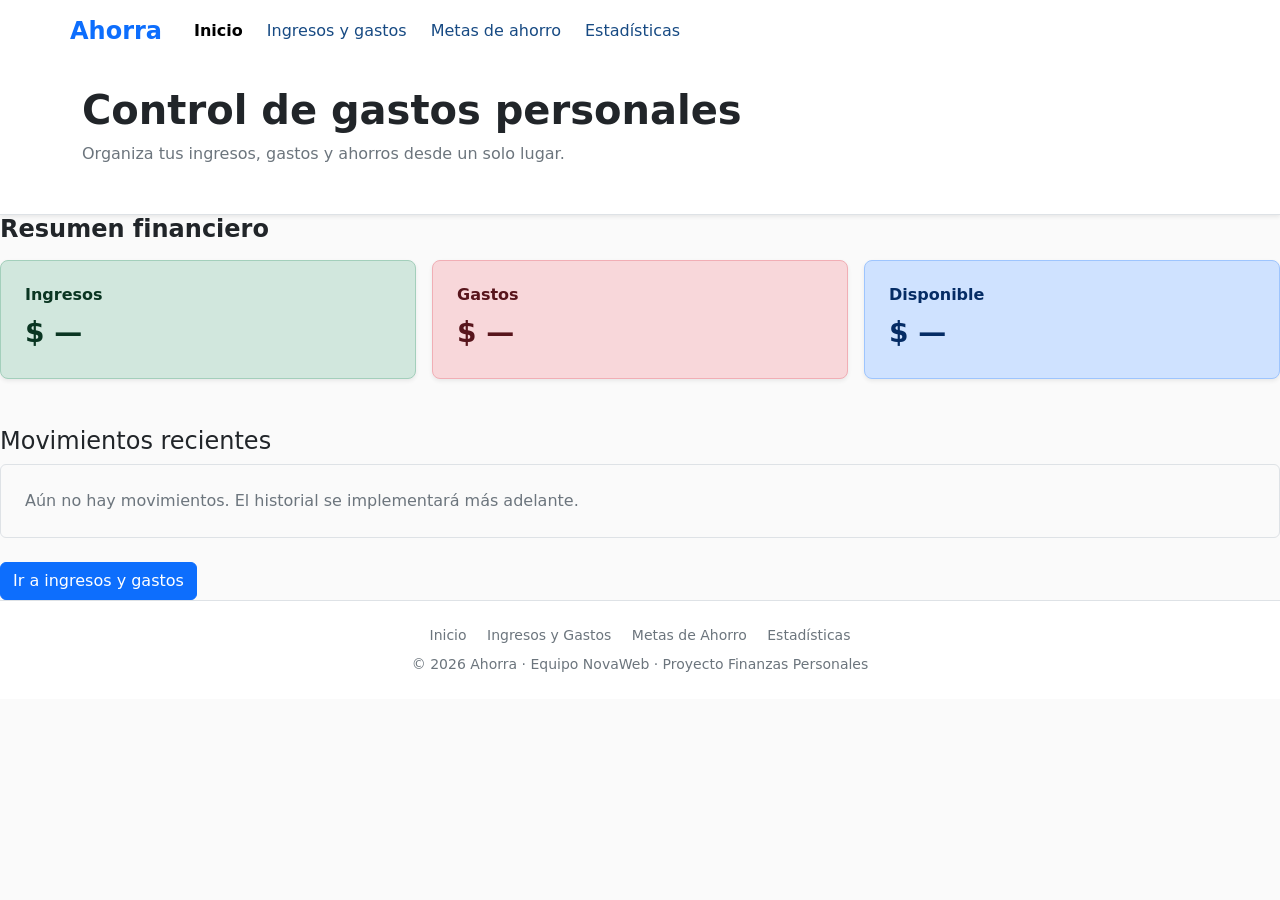
==== index.html @ b96ec1fc "Add files via upload" ====
<!doctype html>
<html lang="es">

<!-- Faltan arreglas unas cosas con los footers y una que otra con enlazar las páginas -->
<!-- Eso le toca al Benja-->
<head>
  <meta charset="utf-8">
  <meta name="viewport" content="width=device-width, initial-scale=1">
  <meta name="description" content="Proyecto Ahorra: control de finanzas personales.">
  <title>Inicio | Ahorra</title>
  <link href="https://cdn.jsdelivr.net/npm/bootstrap@5.3.8/dist/css/bootstrap.min.css" rel="stylesheet">
  <link rel="stylesheet" href="assets/css/styles.css">
</head>
<header class="bg-white border-bottom sticky-top shadow-sm">
    <div class="container navbar navbar-expand navbar-light py-2">
      <a class="navbar-brand fw-bold text-primary fs-4 m-0 me-4" href="index.html">Ahorra</a>
      <ul class="navbar-nav gap-2">
        <li class="nav-item"><a class="nav-link active fw-bold" href="index.html" aria-current="page">Inicio</a></li>
        <li class="nav-item"><a class="nav-link" href="ingresos-gastos.html">Ingresos y gastos</a></li>
        <li class="nav-item"><a class="nav-link" href="metas-ahorro.html">Metas de ahorro</a></li>
        <li class="nav-item"><a class="nav-link" href="estadisticas.html">Estadísticas</a></li>
      </ul>
    </div>
  <main id="contenido" class="container py-4 flex-grow-1">
  <h1 class="mb-2 fw-bold text-dark">Control de gastos personales</h1>
  <p class="text-secondary mb-4">Organiza tus ingresos, gastos y ahorros desde un solo lugar.</p>
      </ul>
    </nav>
  </header>
  <section aria-labelledby="titulo-resumen" class="mb-5">
      <h2 id="titulo-resumen" class="h4 mb-3 fw-bold">Resumen financiero</h2>
      <div class="row g-3">
        <div class="col-12 col-md-4">
          <div class="bg-success-subtle border border-success-subtle rounded-3 p-4 shadow-sm text-success-emphasis">
            <h3 class="h6 fw-semibold mb-2">Ingresos</h3>
            <p class="fs-3 mb-0 fw-bold">$ —</p>
          </div>
        </div>
        <div class="col-12 col-md-4">
          <div class="bg-danger-subtle border border-danger-subtle rounded-3 p-4 shadow-sm text-danger-emphasis">
            <h3 class="h6 fw-semibold mb-2">Gastos</h3>
            <p class="fs-3 mb-0 fw-bold">$ —</p>
          </div>
        </div>
        <div class="col-12 col-md-4">
          <div class="bg-primary-subtle border border-primary-subtle rounded-3 p-4 shadow-sm text-primary-emphasis">
            <h3 class="h6 fw-semibold mb-2">Disponible</h3>
            <p class="fs-3 mb-0 fw-bold">$ —</p>
          </div>
        </div>
      </div>
    </section>
      </div>
    </section>

    <section aria-labelledby="titulo-ultimos">
      <h2 id="titulo-ultimos" class="h4">Movimientos recientes</h2>
      <p class="border rounded p-4 text-secondary">Aún no hay movimientos. El historial se implementará más adelante.
      </p>
      <a href="ingresos-gastos.html" class="btn btn-primary mt-2">Ir a ingresos y gastos</a>
    </section>
  </main>
  <footer class="border-top mt-auto py-4 bg-white">
    <div class="container text-center text-secondary small">
      <div class="mb-2">
        <a href="index.html" class="text-decoration-none text-secondary me-3">Inicio</a>
        <a href="ingresos-gastos.html" class="text-decoration-none text-secondary me-3">Ingresos y Gastos</a>
        <a href="metas-ahorro.html" class="text-decoration-none text-secondary me-3">Metas de Ahorro</a>
        <a href="estadisticas.html" class="text-decoration-none text-secondary">Estadísticas</a>
      </div>
      <p class="mb-0">© 2026 Ahorra · Equipo NovaWeb · Proyecto Finanzas Personales</p>
    </div>
  </footer>
  <script src="assets/js/main.js" defer></script>
</body>

</html>
---- assets/css/styles.css ----
body {
    background-color: #fafafa;
}

.nav-link,
.navegacion-provisional a {
    color: #174a83;
}

.navegacion-provisional {
    display: flex;
    flex-wrap: wrap;
    gap: 0.75rem;
    align-items: center;
}

.grafico-pendiente {
    min-height: 220px;
    display: grid;
    place-items: center;
}
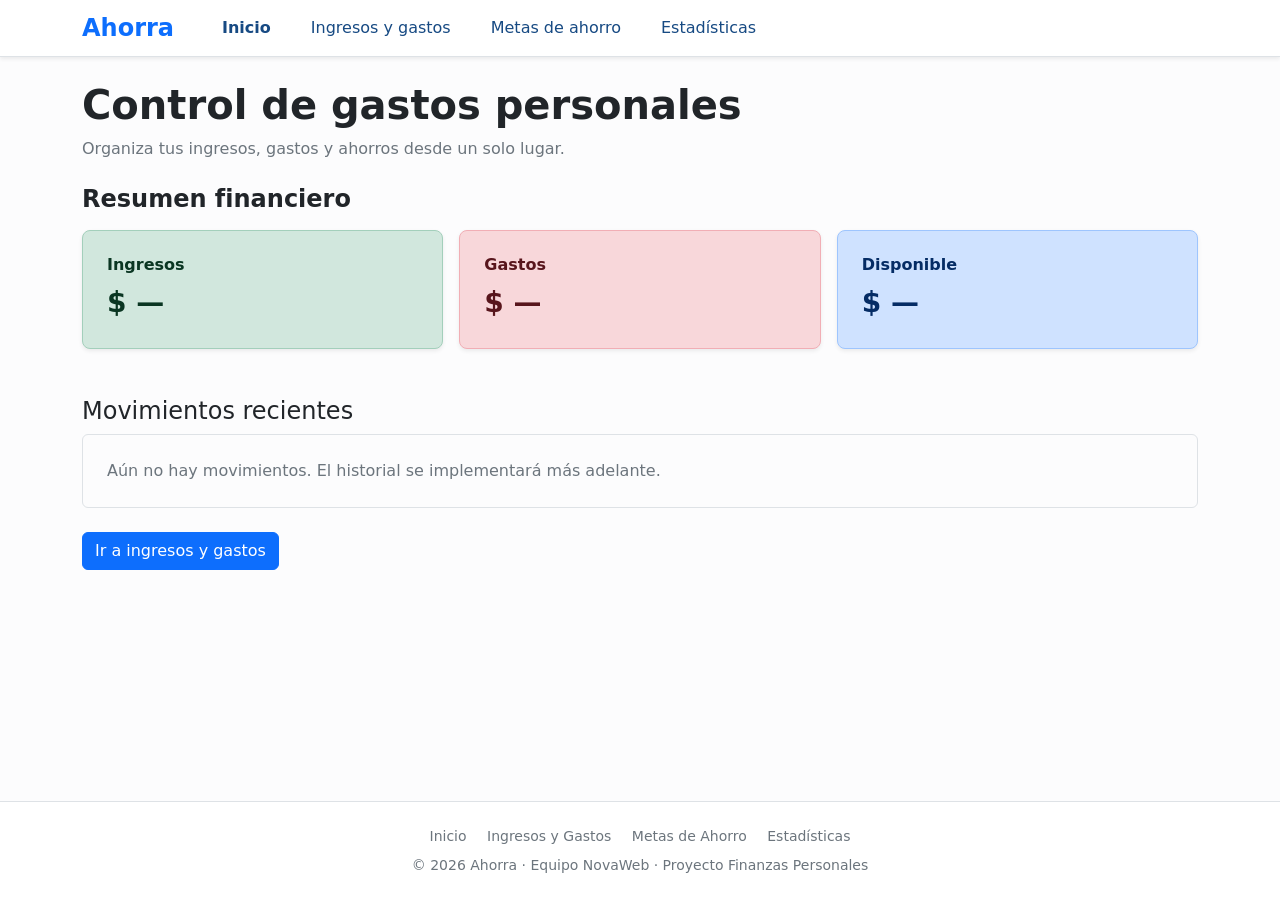
==== commit 551c79cb: "Pequeña correción en la estructura nada mas" ====
--- a/index.html
+++ b/index.html
@@ -1,8 +1,5 @@
 <!doctype html>
-<html lang="es">
-
-<!-- Faltan arreglas unas cosas con los footers y una que otra con enlazar las páginas -->
-<!-- Eso le toca al Benja-->
+<html lang="es-CL">
 <head>
   <meta charset="utf-8">
   <meta name="viewport" content="width=device-width, initial-scale=1">
@@ -11,23 +8,27 @@
   <link href="https://cdn.jsdelivr.net/npm/bootstrap@5.3.8/dist/css/bootstrap.min.css" rel="stylesheet">
   <link rel="stylesheet" href="assets/css/styles.css">
 </head>
-<header class="bg-white border-bottom sticky-top shadow-sm">
-    <div class="container navbar navbar-expand navbar-light py-2">
-      <a class="navbar-brand fw-bold text-primary fs-4 m-0 me-4" href="index.html">Ahorra</a>
-      <ul class="navbar-nav gap-2">
+
+<body class="d-flex flex-column min-vh-100 bg-light-subtle">
+  <a class="visually-hidden-focusable" href="#contenido">Saltar al contenido</a>
+
+  <header class="bg-white border-bottom sticky-top shadow-sm">
+    <nav class="container d-flex flex-wrap align-items-center gap-2 py-2" aria-label="Navegación principal">
+      <a class="navbar-brand fw-bold text-primary fs-4 m-0 me-md-4" href="index.html">Ahorra</a>
+      <ul class="nav flex-wrap gap-2">
         <li class="nav-item"><a class="nav-link active fw-bold" href="index.html" aria-current="page">Inicio</a></li>
         <li class="nav-item"><a class="nav-link" href="ingresos-gastos.html">Ingresos y gastos</a></li>
         <li class="nav-item"><a class="nav-link" href="metas-ahorro.html">Metas de ahorro</a></li>
         <li class="nav-item"><a class="nav-link" href="estadisticas.html">Estadísticas</a></li>
       </ul>
-    </div>
-  <main id="contenido" class="container py-4 flex-grow-1">
-  <h1 class="mb-2 fw-bold text-dark">Control de gastos personales</h1>
-  <p class="text-secondary mb-4">Organiza tus ingresos, gastos y ahorros desde un solo lugar.</p>
-      </ul>
     </nav>
   </header>
-  <section aria-labelledby="titulo-resumen" class="mb-5">
+
+  <main id="contenido" class="container py-4 flex-grow-1">
+    <h1 class="mb-2 fw-bold text-dark">Control de gastos personales</h1>
+    <p class="text-secondary mb-4">Organiza tus ingresos, gastos y ahorros desde un solo lugar.</p>
+
+    <section aria-labelledby="titulo-resumen" class="mb-5">
       <h2 id="titulo-resumen" class="h4 mb-3 fw-bold">Resumen financiero</h2>
       <div class="row g-3">
         <div class="col-12 col-md-4">
@@ -50,16 +51,14 @@
         </div>
       </div>
     </section>
-      </div>
-    </section>
 
     <section aria-labelledby="titulo-ultimos">
       <h2 id="titulo-ultimos" class="h4">Movimientos recientes</h2>
-      <p class="border rounded p-4 text-secondary">Aún no hay movimientos. El historial se implementará más adelante.
-      </p>
+      <p class="border rounded p-4 text-secondary">Aún no hay movimientos. El historial se implementará más adelante.</p>
       <a href="ingresos-gastos.html" class="btn btn-primary mt-2">Ir a ingresos y gastos</a>
     </section>
   </main>
+
   <footer class="border-top mt-auto py-4 bg-white">
     <div class="container text-center text-secondary small">
       <div class="mb-2">
@@ -71,7 +70,7 @@
       <p class="mb-0">© 2026 Ahorra · Equipo NovaWeb · Proyecto Finanzas Personales</p>
     </div>
   </footer>
+
   <script src="assets/js/main.js" defer></script>
 </body>
-
-</html>+</html>
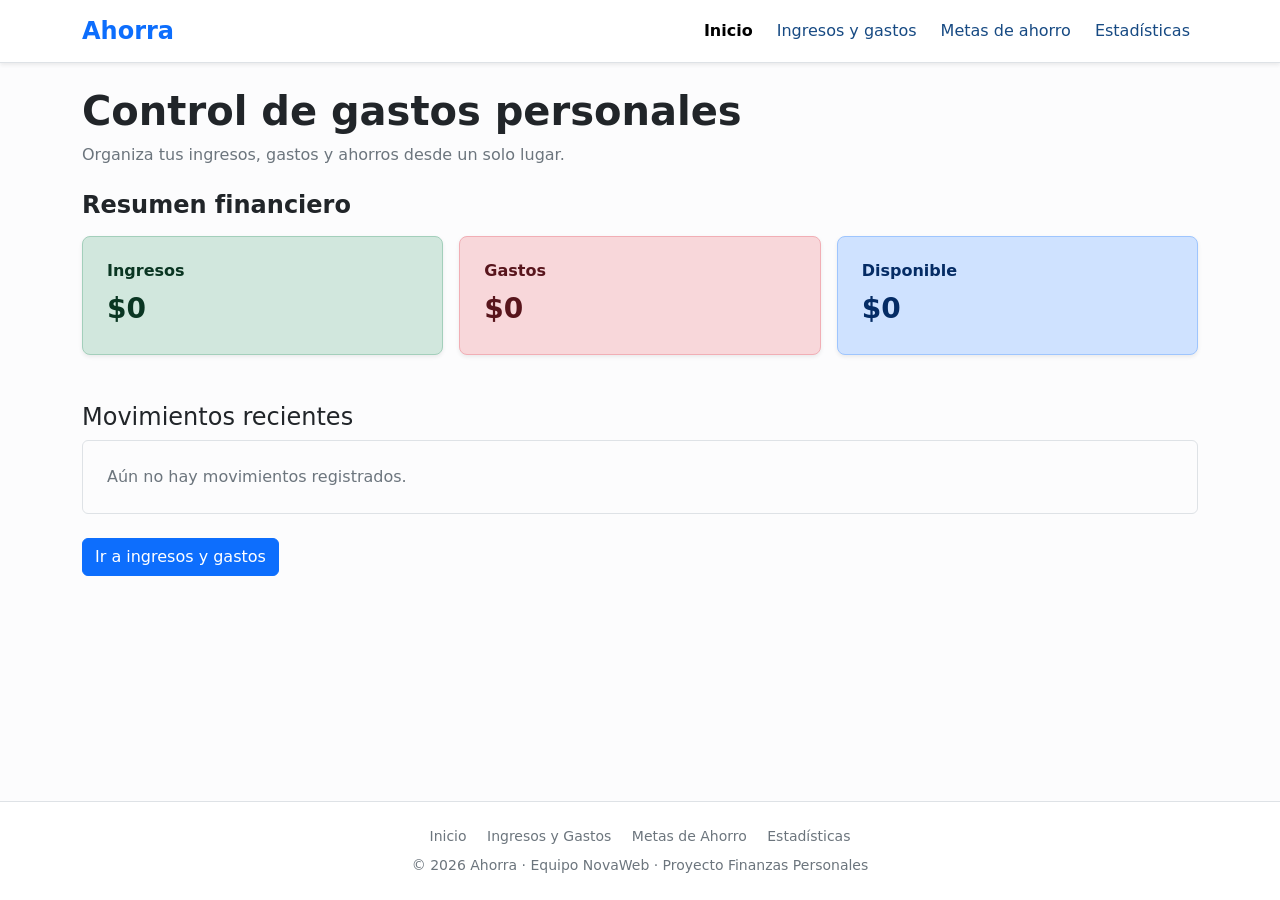
==== commit 85072226: "cambios en la responsividad No debería haber problemas si el tamaño de la pantalla se reduce" ====
--- a/index.html
+++ b/index.html
@@ -1,5 +1,6 @@
 <!doctype html>
 <html lang="es-CL">
+
 <head>
   <meta charset="utf-8">
   <meta name="viewport" content="width=device-width, initial-scale=1">
@@ -13,14 +14,23 @@
   <a class="visually-hidden-focusable" href="#contenido">Saltar al contenido</a>
 
   <header class="bg-white border-bottom sticky-top shadow-sm">
-    <nav class="container d-flex flex-wrap align-items-center gap-2 py-2" aria-label="Navegación principal">
-      <a class="navbar-brand fw-bold text-primary fs-4 m-0 me-md-4" href="index.html">Ahorra</a>
-      <ul class="nav flex-wrap gap-2">
-        <li class="nav-item"><a class="nav-link active fw-bold" href="index.html" aria-current="page">Inicio</a></li>
-        <li class="nav-item"><a class="nav-link" href="ingresos-gastos.html">Ingresos y gastos</a></li>
-        <li class="nav-item"><a class="nav-link" href="metas-ahorro.html">Metas de ahorro</a></li>
-        <li class="nav-item"><a class="nav-link" href="estadisticas.html">Estadísticas</a></li>
-      </ul>
+    <nav class="navbar navbar-expand-lg navbar-light py-2" aria-label="Navegación principal">
+      <div class="container">
+        <a class="navbar-brand fw-bold text-primary fs-4" href="index.html">Ahorra</a>
+        <button class="navbar-toggler" type="button" data-bs-toggle="collapse" data-bs-target="#menu-principal"
+          aria-controls="menu-principal" aria-expanded="false" aria-label="Abrir o cerrar menú de navegación">
+          <span class="navbar-toggler-icon"></span>
+        </button>
+        <div class="collapse navbar-collapse" id="menu-principal">
+          <ul class="navbar-nav ms-auto gap-lg-2">
+            <li class="nav-item"><a class="nav-link active fw-bold" href="index.html" aria-current="page">Inicio</a>
+            </li>
+            <li class="nav-item"><a class="nav-link" href="ingresos-gastos.html">Ingresos y gastos</a></li>
+            <li class="nav-item"><a class="nav-link" href="metas-ahorro.html">Metas de ahorro</a></li>
+            <li class="nav-item"><a class="nav-link" href="estadisticas.html">Estadísticas</a></li>
+          </ul>
+        </div>
+      </div>
     </nav>
   </header>
 
@@ -54,7 +64,8 @@
 
     <section aria-labelledby="titulo-ultimos">
       <h2 id="titulo-ultimos" class="h4">Movimientos recientes</h2>
-      <p class="border rounded p-4 text-secondary">Aún no hay movimientos. El historial se implementará más adelante.</p>
+      <p class="border rounded p-4 text-secondary">Aún no hay movimientos. El historial se implementará más adelante.
+      </p>
       <a href="ingresos-gastos.html" class="btn btn-primary mt-2">Ir a ingresos y gastos</a>
     </section>
   </main>
@@ -71,6 +82,8 @@
     </div>
   </footer>
 
+  <script src="https://cdn.jsdelivr.net/npm/bootstrap@5.3.8/dist/js/bootstrap.bundle.min.js" defer></script>
   <script src="assets/js/main.js" defer></script>
 </body>
-</html>
+
+</html>
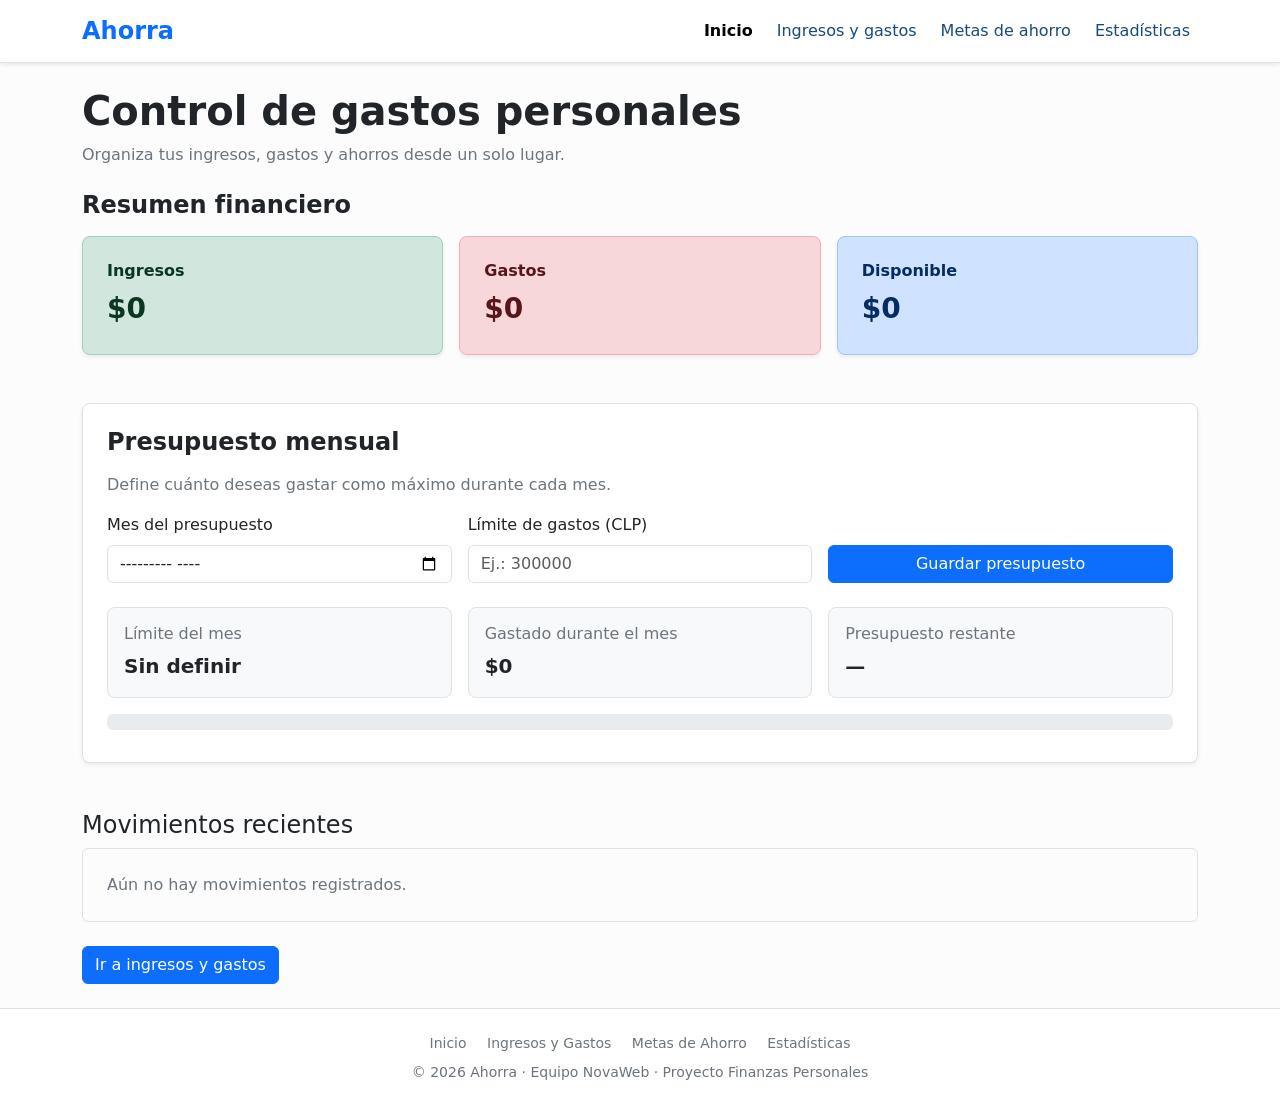
==== commit 98faa45d: "Nueva función Implementación para el límite de gastos" ====
--- a/index.html
+++ b/index.html
@@ -62,6 +62,56 @@
       </div>
     </section>
 
+    <section aria-labelledby="titulo-presupuesto" class="mb-5">
+      <div class="bg-white border rounded-3 p-4 shadow-sm">
+        <h2 id="titulo-presupuesto" class="h4 mb-3 fw-bold">Presupuesto mensual</h2>
+        <p class="text-secondary">Define cuánto deseas gastar como máximo durante cada mes.</p>
+
+        <form id="form-presupuesto" class="row g-3 align-items-end">
+          <div class="col-12 col-md-4">
+            <label for="periodo-presupuesto" class="form-label fw-medium">Mes del presupuesto</label>
+            <input id="periodo-presupuesto" type="month" class="form-control" required>
+          </div>
+          <div class="col-12 col-md-4">
+            <label for="limite-presupuesto" class="form-label fw-medium">Límite de gastos (CLP)</label>
+            <input id="limite-presupuesto" type="number" min="1" step="1" class="form-control" placeholder="Ej.: 300000"
+              required>
+          </div>
+          <div class="col-12 col-md-4">
+            <button type="submit" class="btn btn-primary w-100">Guardar presupuesto</button>
+          </div>
+        </form>
+        <p id="presupuesto-aviso" role="status" aria-live="polite" class="small mt-2 mb-0"></p>
+
+        <div class="row g-3 mt-2">
+          <div class="col-12 col-md-4">
+            <div class="bg-light border rounded-3 p-3 h-100">
+              <h3 class="h6 text-secondary">Límite del mes</h3>
+              <p id="presupuesto-limite-valor" class="fs-5 fw-bold mb-0">Sin definir</p>
+            </div>
+          </div>
+          <div class="col-12 col-md-4">
+            <div class="bg-light border rounded-3 p-3 h-100">
+              <h3 class="h6 text-secondary">Gastado durante el mes</h3>
+              <p id="presupuesto-gastado-valor" class="fs-5 fw-bold mb-0">$0</p>
+            </div>
+          </div>
+          <div class="col-12 col-md-4">
+            <div class="bg-light border rounded-3 p-3 h-100">
+              <h3 class="h6 text-secondary">Presupuesto restante</h3>
+              <p id="presupuesto-restante-valor" class="fs-5 fw-bold mb-0">—</p>
+            </div>
+          </div>
+        </div>
+
+        <div id="presupuesto-barra" class="progress mt-3" role="progressbar"
+          aria-label="Porcentaje de presupuesto gastado" aria-valuemin="0" aria-valuemax="100" aria-valuenow="0">
+          <div id="presupuesto-progreso" class="progress-bar bg-primary" style="width:0%"></div>
+        </div>
+        <p id="presupuesto-detalle" class="small text-secondary mt-2 mb-0" aria-live="polite"></p>
+      </div>
+    </section>
+
     <section aria-labelledby="titulo-ultimos">
       <h2 id="titulo-ultimos" class="h4">Movimientos recientes</h2>
       <p class="border rounded p-4 text-secondary">Aún no hay movimientos. El historial se implementará más adelante.
@@ -84,6 +134,7 @@
 
   <script src="https://cdn.jsdelivr.net/npm/bootstrap@5.3.8/dist/js/bootstrap.bundle.min.js" defer></script>
   <script src="assets/js/main.js" defer></script>
+  <script src="assets/js/presupuesto.js" defer></script>
 </body>
 
 </html>
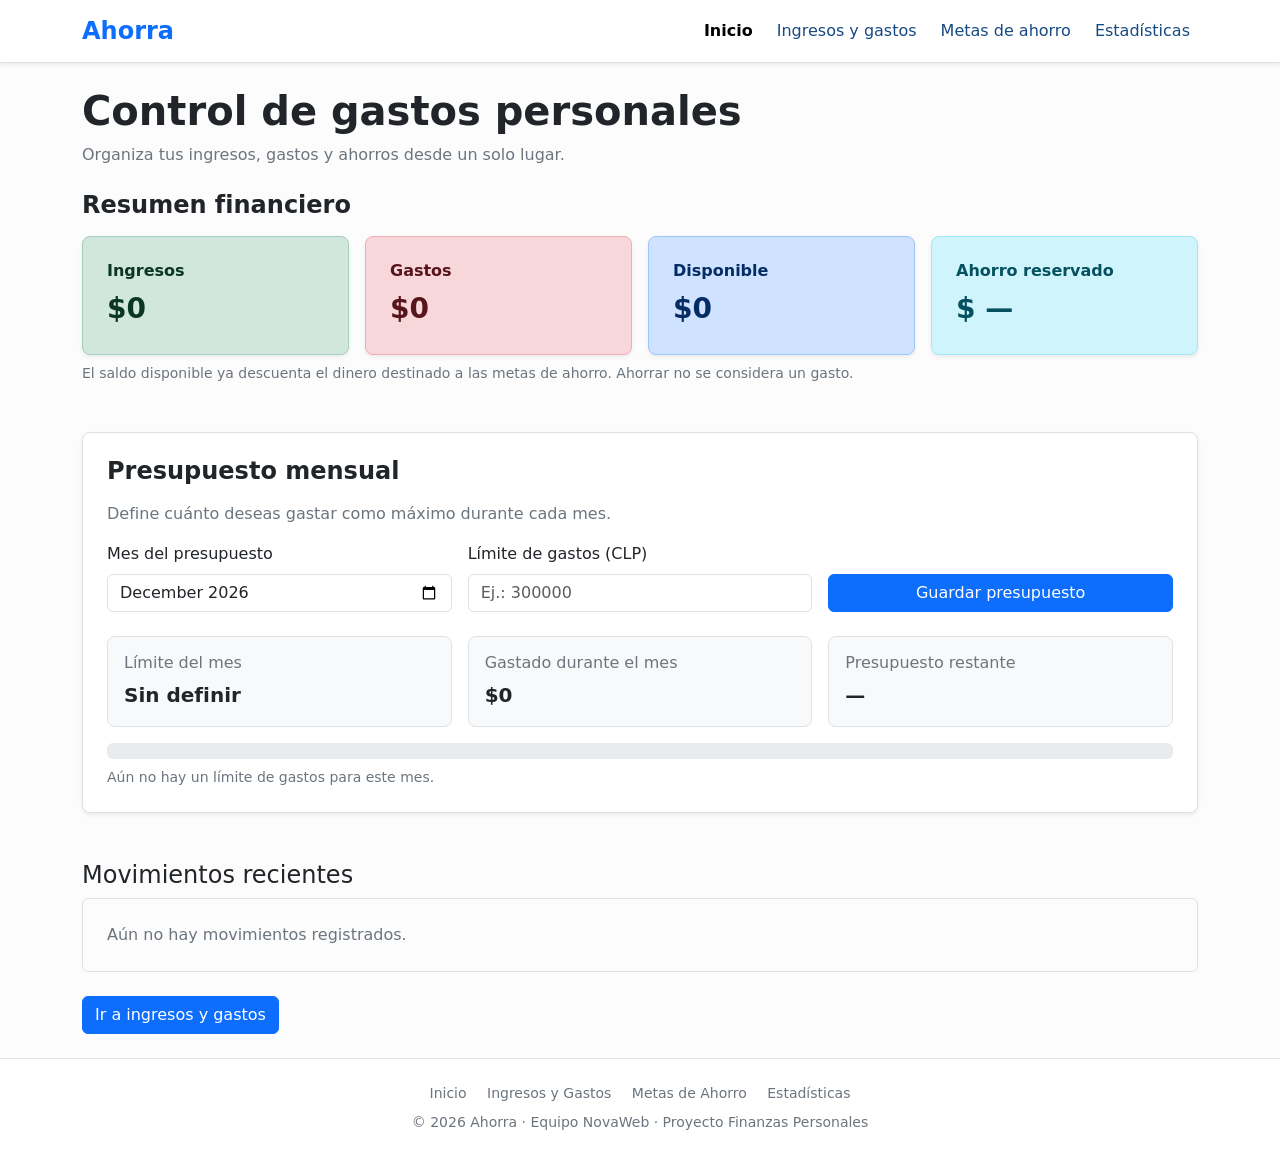
==== commit cb598a2b: "Conexión de ahorro con movimientos Ahora el agregar dinero a la meta de ahorro se conecta junto con " ====
--- a/index.html
+++ b/index.html
@@ -1,6 +1,5 @@
 <!doctype html>
 <html lang="es-CL">
-
 <head>
   <meta charset="utf-8">
   <meta name="viewport" content="width=device-width, initial-scale=1">
@@ -17,17 +16,17 @@
     <nav class="navbar navbar-expand-lg navbar-light py-2" aria-label="Navegación principal">
       <div class="container">
         <a class="navbar-brand fw-bold text-primary fs-4" href="index.html">Ahorra</a>
-        <button class="navbar-toggler" type="button" data-bs-toggle="collapse" data-bs-target="#menu-principal"
-          aria-controls="menu-principal" aria-expanded="false" aria-label="Abrir o cerrar menú de navegación">
+        <button class="navbar-toggler" type="button" data-bs-toggle="collapse"
+                data-bs-target="#menu-principal" aria-controls="menu-principal"
+                aria-expanded="false" aria-label="Abrir o cerrar menú de navegación">
           <span class="navbar-toggler-icon"></span>
         </button>
         <div class="collapse navbar-collapse" id="menu-principal">
           <ul class="navbar-nav ms-auto gap-lg-2">
-            <li class="nav-item"><a class="nav-link active fw-bold" href="index.html" aria-current="page">Inicio</a>
-            </li>
-            <li class="nav-item"><a class="nav-link" href="ingresos-gastos.html">Ingresos y gastos</a></li>
-            <li class="nav-item"><a class="nav-link" href="metas-ahorro.html">Metas de ahorro</a></li>
-            <li class="nav-item"><a class="nav-link" href="estadisticas.html">Estadísticas</a></li>
+          <li class="nav-item"><a class="nav-link active fw-bold" href="index.html" aria-current="page">Inicio</a></li>
+          <li class="nav-item"><a class="nav-link" href="ingresos-gastos.html">Ingresos y gastos</a></li>
+          <li class="nav-item"><a class="nav-link" href="metas-ahorro.html">Metas de ahorro</a></li>
+          <li class="nav-item"><a class="nav-link" href="estadisticas.html">Estadísticas</a></li>
           </ul>
         </div>
       </div>
@@ -41,27 +40,35 @@
     <section aria-labelledby="titulo-resumen" class="mb-5">
       <h2 id="titulo-resumen" class="h4 mb-3 fw-bold">Resumen financiero</h2>
       <div class="row g-3">
-        <div class="col-12 col-md-4">
+        <div class="col-12 col-md-6 col-xl-3">
           <div class="bg-success-subtle border border-success-subtle rounded-3 p-4 shadow-sm text-success-emphasis">
             <h3 class="h6 fw-semibold mb-2">Ingresos</h3>
             <p class="fs-3 mb-0 fw-bold">$ —</p>
           </div>
         </div>
-        <div class="col-12 col-md-4">
+        <div class="col-12 col-md-6 col-xl-3">
           <div class="bg-danger-subtle border border-danger-subtle rounded-3 p-4 shadow-sm text-danger-emphasis">
             <h3 class="h6 fw-semibold mb-2">Gastos</h3>
             <p class="fs-3 mb-0 fw-bold">$ —</p>
           </div>
         </div>
-        <div class="col-12 col-md-4">
+        <div class="col-12 col-md-6 col-xl-3">
           <div class="bg-primary-subtle border border-primary-subtle rounded-3 p-4 shadow-sm text-primary-emphasis">
             <h3 class="h6 fw-semibold mb-2">Disponible</h3>
-            <p class="fs-3 mb-0 fw-bold">$ —</p>
+            <p id="saldo-disponible-valor" class="fs-3 mb-0 fw-bold">$ —</p>
+          </div>
+        </div>
+        <div class="col-12 col-md-6 col-xl-3">
+          <div class="bg-info-subtle border border-info-subtle rounded-3 p-4 shadow-sm text-info-emphasis">
+            <h3 class="h6 fw-semibold mb-2">Ahorro reservado</h3>
+            <p id="ahorro-reservado-valor" class="fs-3 mb-0 fw-bold">$ —</p>
           </div>
         </div>
       </div>
+      <p class="small text-secondary mt-2 mb-0">El saldo disponible ya descuenta el dinero destinado a las metas de ahorro. Ahorrar no se considera un gasto.</p>
     </section>
 
+    <!-- RF-04: presupuesto mensual de gastos -->
     <section aria-labelledby="titulo-presupuesto" class="mb-5">
       <div class="bg-white border rounded-3 p-4 shadow-sm">
         <h2 id="titulo-presupuesto" class="h4 mb-3 fw-bold">Presupuesto mensual</h2>
@@ -74,8 +81,8 @@
           </div>
           <div class="col-12 col-md-4">
             <label for="limite-presupuesto" class="form-label fw-medium">Límite de gastos (CLP)</label>
-            <input id="limite-presupuesto" type="number" min="1" step="1" class="form-control" placeholder="Ej.: 300000"
-              required>
+            <input id="limite-presupuesto" type="number" min="1" step="1" class="form-control"
+                   placeholder="Ej.: 300000" required>
           </div>
           <div class="col-12 col-md-4">
             <button type="submit" class="btn btn-primary w-100">Guardar presupuesto</button>
@@ -104,8 +111,8 @@
           </div>
         </div>
 
-        <div id="presupuesto-barra" class="progress mt-3" role="progressbar"
-          aria-label="Porcentaje de presupuesto gastado" aria-valuemin="0" aria-valuemax="100" aria-valuenow="0">
+        <div id="presupuesto-barra" class="progress mt-3" role="progressbar" aria-label="Porcentaje de presupuesto gastado"
+             aria-valuemin="0" aria-valuemax="100" aria-valuenow="0">
           <div id="presupuesto-progreso" class="progress-bar bg-primary" style="width:0%"></div>
         </div>
         <p id="presupuesto-detalle" class="small text-secondary mt-2 mb-0" aria-live="polite"></p>
@@ -114,8 +121,7 @@
 
     <section aria-labelledby="titulo-ultimos">
       <h2 id="titulo-ultimos" class="h4">Movimientos recientes</h2>
-      <p class="border rounded p-4 text-secondary">Aún no hay movimientos. El historial se implementará más adelante.
-      </p>
+      <p class="border rounded p-4 text-secondary">Aún no hay movimientos. El historial se implementará más adelante.</p>
       <a href="ingresos-gastos.html" class="btn btn-primary mt-2">Ir a ingresos y gastos</a>
     </section>
   </main>
@@ -134,7 +140,7 @@
 
   <script src="https://cdn.jsdelivr.net/npm/bootstrap@5.3.8/dist/js/bootstrap.bundle.min.js" defer></script>
   <script src="assets/js/main.js" defer></script>
+  <script src="assets/js/saldo-ahorro.js" defer></script>
   <script src="assets/js/presupuesto.js" defer></script>
 </body>
-
-</html>+</html>
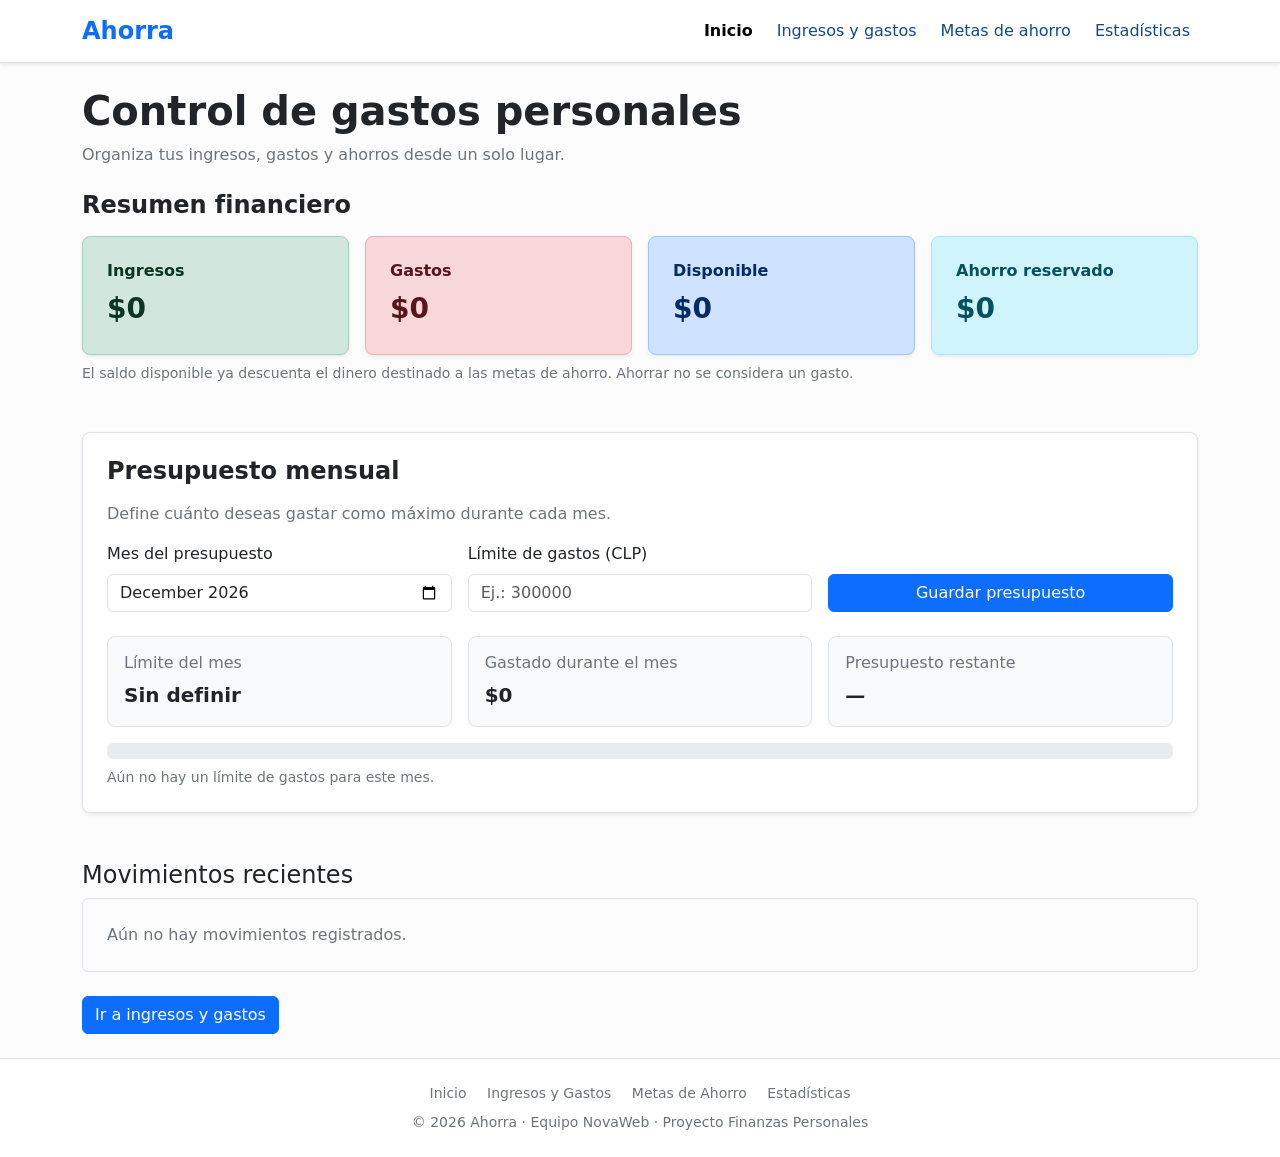
==== commit 67d13613: "consejos y mejoras" ====
--- a/index.html
+++ b/index.html
@@ -1,5 +1,6 @@
 <!doctype html>
 <html lang="es-CL">
+
 <head>
   <meta charset="utf-8">
   <meta name="viewport" content="width=device-width, initial-scale=1">
@@ -16,17 +17,17 @@
     <nav class="navbar navbar-expand-lg navbar-light py-2" aria-label="Navegación principal">
       <div class="container">
         <a class="navbar-brand fw-bold text-primary fs-4" href="index.html">Ahorra</a>
-        <button class="navbar-toggler" type="button" data-bs-toggle="collapse"
-                data-bs-target="#menu-principal" aria-controls="menu-principal"
-                aria-expanded="false" aria-label="Abrir o cerrar menú de navegación">
+        <button class="navbar-toggler" type="button" data-bs-toggle="collapse" data-bs-target="#menu-principal"
+          aria-controls="menu-principal" aria-expanded="false" aria-label="Abrir o cerrar menú de navegación">
           <span class="navbar-toggler-icon"></span>
         </button>
         <div class="collapse navbar-collapse" id="menu-principal">
           <ul class="navbar-nav ms-auto gap-lg-2">
-          <li class="nav-item"><a class="nav-link active fw-bold" href="index.html" aria-current="page">Inicio</a></li>
-          <li class="nav-item"><a class="nav-link" href="ingresos-gastos.html">Ingresos y gastos</a></li>
-          <li class="nav-item"><a class="nav-link" href="metas-ahorro.html">Metas de ahorro</a></li>
-          <li class="nav-item"><a class="nav-link" href="estadisticas.html">Estadísticas</a></li>
+            <li class="nav-item"><a class="nav-link active fw-bold" href="index.html" aria-current="page">Inicio</a>
+            </li>
+            <li class="nav-item"><a class="nav-link" href="ingresos-gastos.html">Ingresos y gastos</a></li>
+            <li class="nav-item"><a class="nav-link" href="metas-ahorro.html">Metas de ahorro</a></li>
+            <li class="nav-item"><a class="nav-link" href="estadisticas.html">Estadísticas</a></li>
           </ul>
         </div>
       </div>
@@ -65,10 +66,10 @@
           </div>
         </div>
       </div>
-      <p class="small text-secondary mt-2 mb-0">El saldo disponible ya descuenta el dinero destinado a las metas de ahorro. Ahorrar no se considera un gasto.</p>
+      <p class="small text-secondary mt-2 mb-0">El saldo disponible ya descuenta el dinero destinado a las metas de
+        ahorro. Ahorrar no se considera un gasto.</p>
     </section>
 
-    <!-- RF-04: presupuesto mensual de gastos -->
     <section aria-labelledby="titulo-presupuesto" class="mb-5">
       <div class="bg-white border rounded-3 p-4 shadow-sm">
         <h2 id="titulo-presupuesto" class="h4 mb-3 fw-bold">Presupuesto mensual</h2>
@@ -81,8 +82,8 @@
           </div>
           <div class="col-12 col-md-4">
             <label for="limite-presupuesto" class="form-label fw-medium">Límite de gastos (CLP)</label>
-            <input id="limite-presupuesto" type="number" min="1" step="1" class="form-control"
-                   placeholder="Ej.: 300000" required>
+            <input id="limite-presupuesto" type="number" min="1" step="1" class="form-control" placeholder="Ej.: 300000"
+              required>
           </div>
           <div class="col-12 col-md-4">
             <button type="submit" class="btn btn-primary w-100">Guardar presupuesto</button>
@@ -111,8 +112,8 @@
           </div>
         </div>
 
-        <div id="presupuesto-barra" class="progress mt-3" role="progressbar" aria-label="Porcentaje de presupuesto gastado"
-             aria-valuemin="0" aria-valuemax="100" aria-valuenow="0">
+        <div id="presupuesto-barra" class="progress mt-3" role="progressbar"
+          aria-label="Porcentaje de presupuesto gastado" aria-valuemin="0" aria-valuemax="100" aria-valuenow="0">
           <div id="presupuesto-progreso" class="progress-bar bg-primary" style="width:0%"></div>
         </div>
         <p id="presupuesto-detalle" class="small text-secondary mt-2 mb-0" aria-live="polite"></p>
@@ -121,7 +122,8 @@
 
     <section aria-labelledby="titulo-ultimos">
       <h2 id="titulo-ultimos" class="h4">Movimientos recientes</h2>
-      <p class="border rounded p-4 text-secondary">Aún no hay movimientos. El historial se implementará más adelante.</p>
+      <p class="border rounded p-4 text-secondary">Aún no hay movimientos. El historial se implementará más adelante.
+      </p>
       <a href="ingresos-gastos.html" class="btn btn-primary mt-2">Ir a ingresos y gastos</a>
     </section>
   </main>
@@ -143,4 +145,5 @@
   <script src="assets/js/saldo-ahorro.js" defer></script>
   <script src="assets/js/presupuesto.js" defer></script>
 </body>
-</html>
+
+</html>
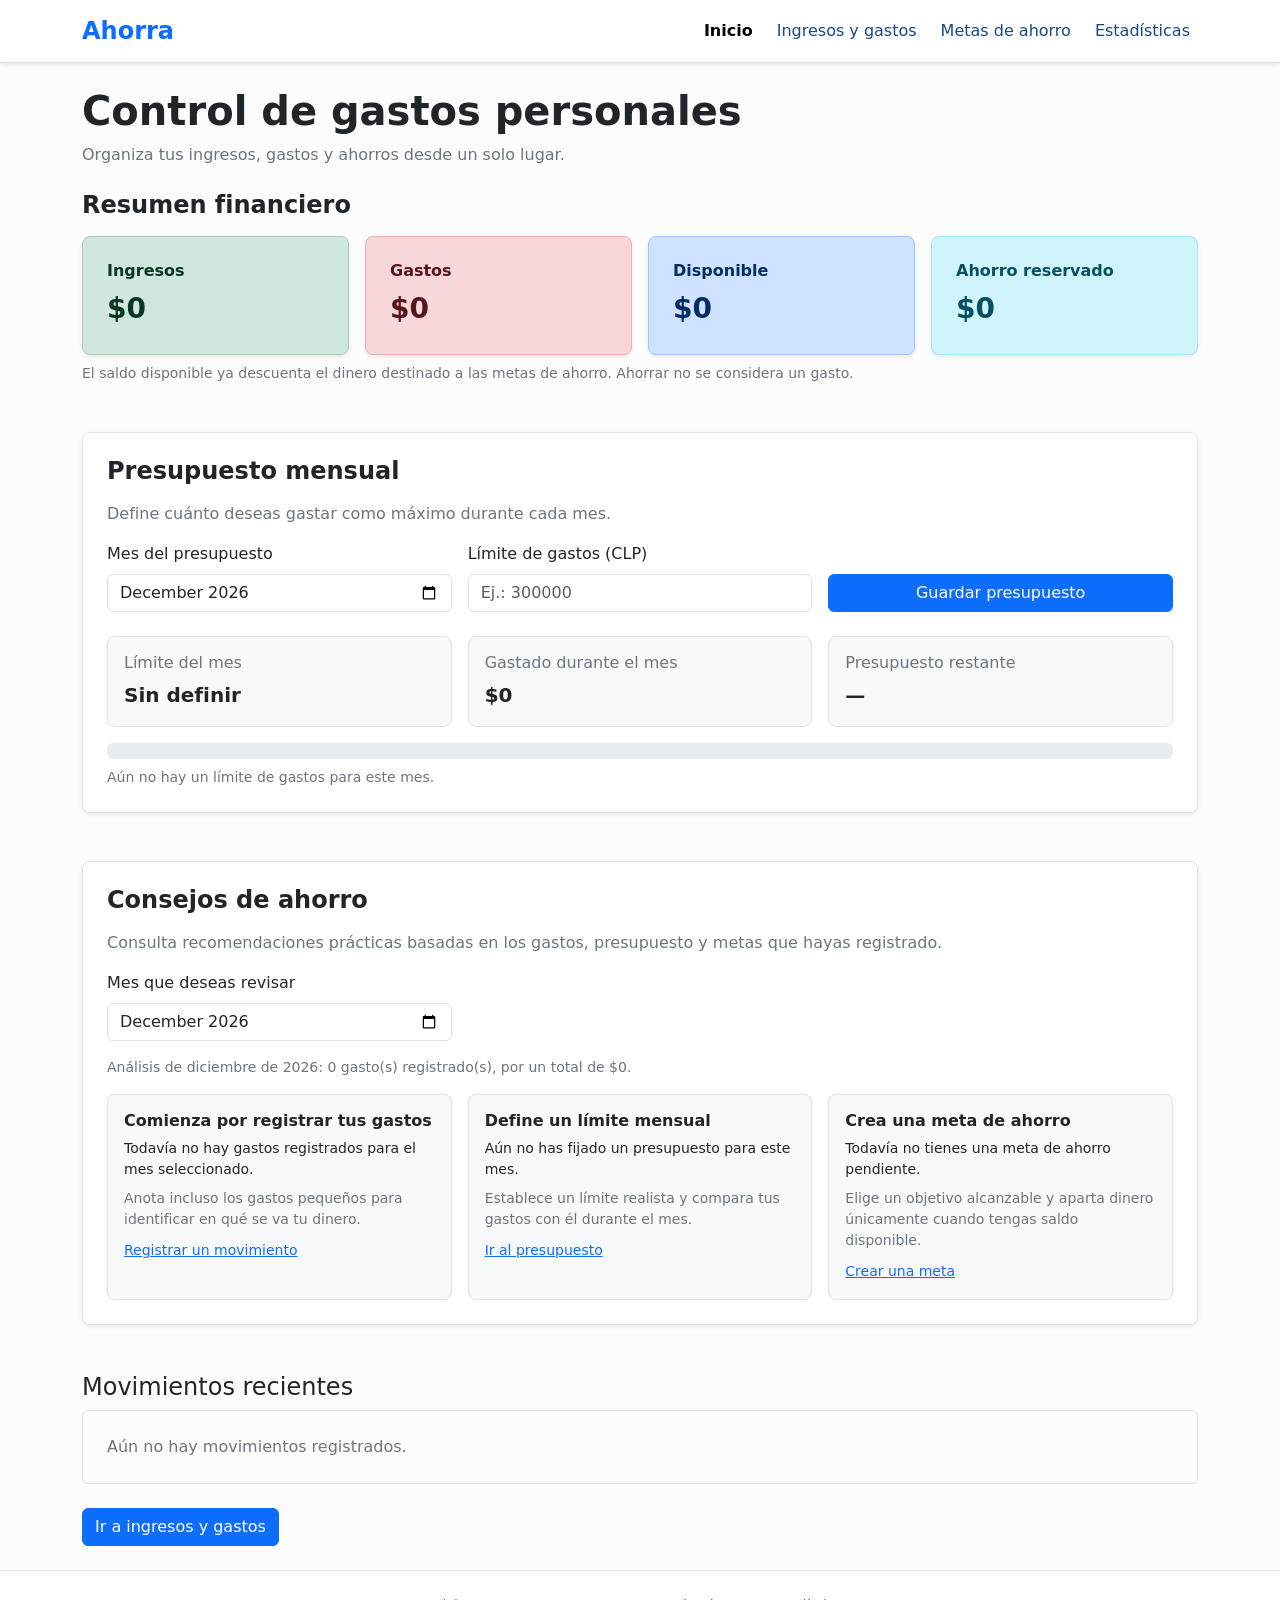
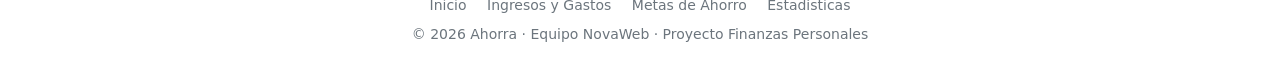
==== commit 69564aef: "Ahora si debería funcionar los consejos" ====
--- a/index.html
+++ b/index.html
@@ -70,6 +70,7 @@
         ahorro. Ahorrar no se considera un gasto.</p>
     </section>
 
+
     <section aria-labelledby="titulo-presupuesto" class="mb-5">
       <div class="bg-white border rounded-3 p-4 shadow-sm">
         <h2 id="titulo-presupuesto" class="h4 mb-3 fw-bold">Presupuesto mensual</h2>
@@ -120,6 +121,29 @@
       </div>
     </section>
 
+
+    <section id="consejos" aria-labelledby="titulo-consejos" class="mb-5">
+      <div class="bg-white border rounded-3 p-4 shadow-sm">
+        <h2 id="titulo-consejos" class="h4 mb-3 fw-bold">Consejos de ahorro</h2>
+        <p class="text-secondary">Consulta recomendaciones prácticas basadas en los gastos, presupuesto y metas que
+          hayas registrado.</p>
+        <div class="row g-3 align-items-end mb-3">
+          <div class="col-12 col-sm-6 col-md-4">
+            <label for="mes-consejos" class="form-label fw-medium">Mes que deseas revisar</label>
+            <input id="mes-consejos" type="month" class="form-control" required>
+          </div>
+        </div>
+        <p id="consejos-resumen" class="small text-secondary mb-3" role="status" aria-live="polite">
+          Selecciona un mes para ver consejos de ahorro.
+        </p>
+        <div id="consejos-lista" class="row g-3">
+          <div class="col-12">
+            <p class="text-secondary">Registra movimientos para recibir sugerencias relacionadas con tus finanzas.</p>
+          </div>
+        </div>
+      </div>
+    </section>
+
     <section aria-labelledby="titulo-ultimos">
       <h2 id="titulo-ultimos" class="h4">Movimientos recientes</h2>
       <p class="border rounded p-4 text-secondary">Aún no hay movimientos. El historial se implementará más adelante.
@@ -144,6 +168,7 @@
   <script src="assets/js/main.js" defer></script>
   <script src="assets/js/saldo-ahorro.js" defer></script>
   <script src="assets/js/presupuesto.js" defer></script>
+  <script src="assets/js/consejos-ahorro.js" defer></script>
 </body>
 
 </html>
